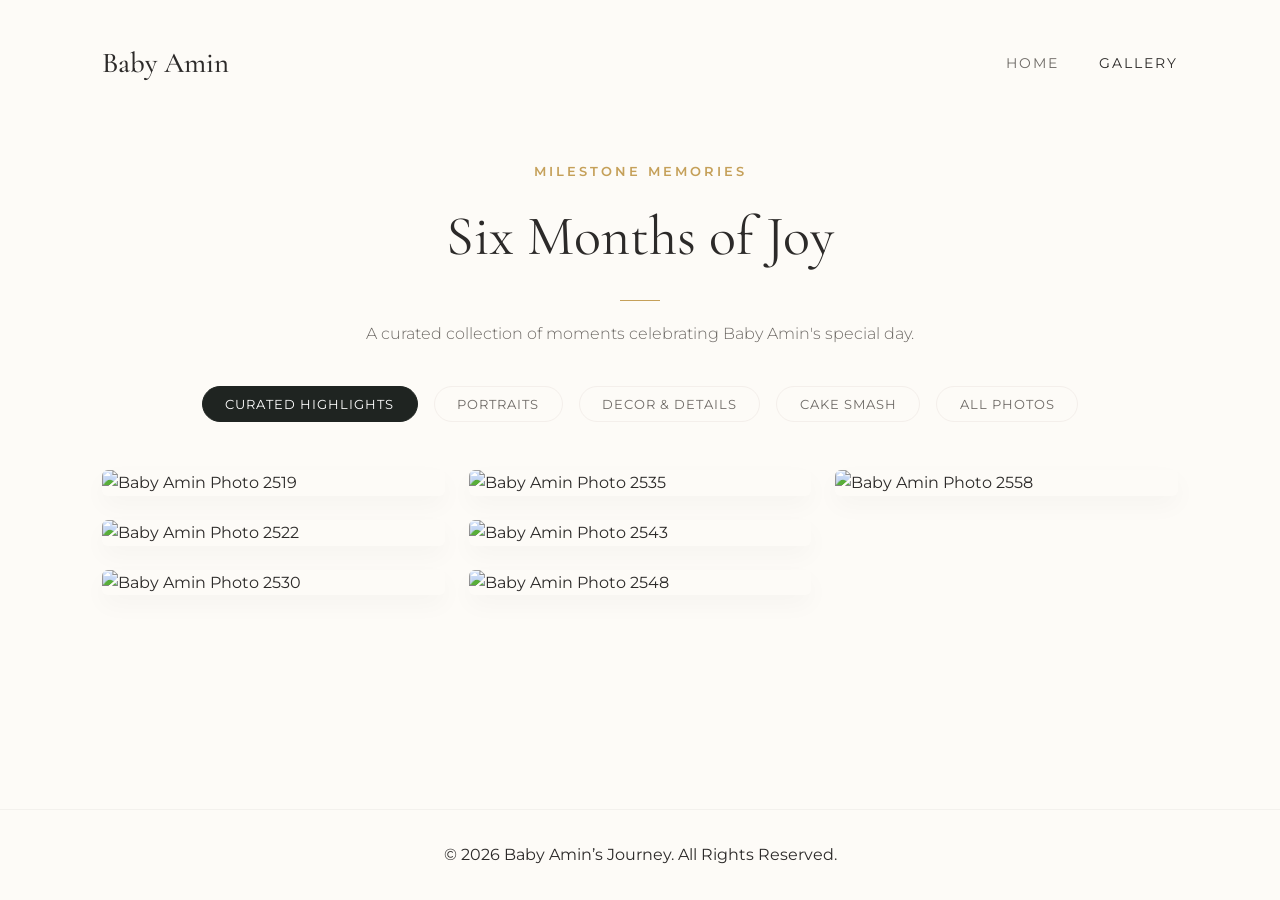
==== gallery.html @ 9c858678 "Update gallery.html" ====
<!DOCTYPE html>
<html lang="en">
<head>
    <meta charset="UTF-8">
    <meta name="viewport" content="width=device-width, initial-scale=1.0">
    <title>Baby Amin | Photo Gallery</title>
    <!-- Fonts matching the Landing Page -->
    <link rel="preconnect" href="https://fonts.googleapis.com">
    <link rel="preconnect" href="https://fonts.gstatic.com" crossorigin>
    <link href="https://fonts.googleapis.com/css2?family=Cormorant+Garamond:ital,wght@0,400;0,500;0,600;1,400&family=Montserrat:wght@300;400;500;600&display=swap" rel="stylesheet">
    <link rel="stylesheet" href="gallery.css">
</head>
<body>

    <div class="page-container">
        <!-- Header / Navigation -->
        <header class="navbar">
            <div class="logo">
                <a href="index.html">Baby Amin</a>
            </div>
            <nav>
                <ul class="nav-links">
                    <li><a href="index.html">Home</a></li>
                    <li><a href="gallery.html" class="active">Gallery</a></li>
                </ul>
            </nav>
        </header>

        <!-- Gallery Header Title -->
        <section class="gallery-hero">
            <span class="subheading">Milestone Memories</span>
            <h1 class="main-heading">Six Months of Joy</h1>
            <div class="divider"></div>
            <p class="tagline">A curated collection of moments celebrating Baby Amin's special day.</p>
            
            <!-- Category Filter Buttons -->
            <div class="filter-bar">
                <button class="filter-btn active" onclick="filterGallery('curated', this)">Curated Highlights</button>
                <button class="filter-btn" onclick="filterGallery('portraits', this)">Portraits</button>
                <button class="filter-btn" onclick="filterGallery('decor', this)">Decor & Details</button>
                <button class="filter-btn" onclick="filterGallery('celebration', this)">Cake Smash</button>
                <button class="filter-btn" onclick="filterGallery('all', this)">All Photos</button>
            </div>
        </section>

        <!-- Gallery Masonry Container -->
        <main class="gallery-container">
            <div class="masonry-grid" id="galleryGrid">
                <!-- Dynamically populated by JavaScript below -->
            </div>

            <!-- Elegant Load More Button -->
            <div class="load-more-wrapper">
                <button id="loadMoreBtn" class="btn-load-more" onclick="showNextBatch()">Discover More Moments</button>
            </div>
        </main>

        <!-- Lightbox Modal for Large Image View -->
        <div id="lightbox" class="lightbox" onclick="closeLightbox()">
            <span class="close-btn">&times;</span>
            <img class="lightbox-content" id="lightboxImg" alt="Full screen preview">
        </div>

        <!-- Footer -->
        <footer class="site-footer">
            <p class="copyright">&copy; 2026 Baby Amin’s Journey. All Rights Reserved.</p>
        </footer>
    </div>

    <!-- Script to Generate All Photos with Controlled Pagination -->
    <script>
        const startNum = 2516;
        const endNum = 2565;
        
        // Define sequence logic for categories
        const decorPhotos = [2516, 2517, 2518, 2524, 2525, 2526, 2527, 2528, 2538, 2539, 2540, 2541, 2556, 2557, 2558, 2559, 2560, 2561, 2562, 2563];
        const celebrationPhotos = [2542, 2543, 2544, 2545, 2546, 2547, 2548, 2549, 2550, 2551, 2552, 2553, 2554, 2555];
        const curatedPhotos = [2519, 2522, 2530, 2535, 2543, 2548, 2558];

        const galleryGrid = document.getElementById('galleryGrid');
        const itemsPerPage = 9;
        let currentCategory = 'curated';

        // Dynamically build image grid items
        for (let i = startNum; i <= endNum; i++) {
            const imgName = `IMG_${i}.jpg`;
            const imgPath = `./images/${imgName}`;
            
            // Assign class categories
            let categories = [];
            if (curatedPhotos.includes(i)) categories.push('curated');
            if (decorPhotos.includes(i)) {
                categories.push('decor');
            } else if (celebrationPhotos.includes(i)) {
                categories.push('celebration');
            } else {
                categories.push('portraits');
            }

            const itemDiv = document.createElement('div');
            itemDiv.className = `gallery-item ${categories.join(' ')}`;
            itemDiv.style.display = 'none'; // Hidden by default for pagination
            itemDiv.onclick = () => openLightbox(imgPath);

            itemDiv.innerHTML = `
                <img src="${imgPath}" alt="Baby Amin Photo ${i}" loading="lazy">
                <div class="item-overlay"><span>View Full Screen</span></div>
            `;

            galleryGrid.appendChild(itemDiv);
        }

        // Show next batch of items based on active category
        function showNextBatch() {
            const items = Array.from(document.querySelectorAll('.gallery-item'));
            let revealed = 0;

            for (let item of items) {
                const isMatch = (currentCategory === 'all' || item.classList.contains(currentCategory));
                if (isMatch && item.style.display === 'none') {
                    item.style.display = 'block';
                    revealed++;
                    if (revealed >= itemsPerPage) break;
                }
            }

            // Toggle "Discover More" button visibility
            const hiddenMatches = items.filter(item => 
                (currentCategory === 'all' || item.classList.contains(currentCategory)) && item.style.display === 'none'
            );
            document.getElementById('loadMoreBtn').style.display = hiddenMatches.length > 0 ? 'inline-block' : 'none';
        }

        // Filter Gallery function
        function filterGallery(category, buttonEl) {
            currentCategory = category;
            const items = document.querySelectorAll('.gallery-item');
            const buttons = document.querySelectorAll('.filter-btn');

            buttons.forEach(btn => btn.classList.remove('active'));
            if (buttonEl) buttonEl.classList.add('active');

            // Hide all and reveal first batch of selected category
            items.forEach(item => item.style.display = 'none');
            showNextBatch();
        }

        // Lightbox functions
        function openLightbox(src) {
            document.getElementById('lightbox').style.display = 'flex';
            document.getElementById('lightboxImg').src = src;
        }

        function closeLightbox() {
            document.getElementById('lightbox').style.display = 'none';
        }

        // Initial view setup
        showNextBatch();
    </script>
</body>
</html>
---- gallery.css ----
/* ==========================================================================
   Base & Variables (Matching Landing Page)
   ========================================================================== */
*, *::before, *::after {
    margin: 0;
    padding: 0;
    box-sizing: border-box;
}

:root {
    --bg-primary: #FDFBF7;
    --bg-secondary: #F4EFEB;
    --text-primary: #2C2A29;
    --text-secondary: #6E6A66;
    --accent-gold: #C5A059;
    --accent-dark: #1F2421;
    --font-serif: 'Cormorant Garamond', Georgia, serif;
    --font-sans: 'Montserrat', sans-serif;
    --transition-smooth: all 0.4s cubic-bezier(0.25, 1, 0.5, 1);
}

body {
    background-color: var(--bg-primary);
    color: var(--text-primary);
    font-family: var(--font-sans);
    line-height: 1.6;
}

.page-container {
    display: flex;
    flex-direction: column;
    min-height: 100vh;
}

/* ==========================================================================
   Navigation Header
   ========================================================================== */
.navbar {
    display: flex;
    justify-content: space-between;
    align-items: center;
    padding: 2.5rem 8%;
}

.logo a {
    font-family: var(--font-serif);
    font-size: 1.8rem;
    font-weight: 500;
    color: var(--text-primary);
    text-decoration: none;
}

.nav-links {
    display: flex;
    list-style: none;
    gap: 2.5rem;
}

.nav-links a {
    text-decoration: none;
    color: var(--text-secondary);
    font-size: 0.85rem;
    letter-spacing: 2px;
    text-transform: uppercase;
    transition: var(--transition-smooth);
}

.nav-links a.active, .nav-links a:hover {
    color: var(--text-primary);
}

/* ==========================================================================
   Gallery Header & Filter
   ========================================================================== */
.gallery-hero {
    text-align: center;
    padding: 2rem 8% 3rem;
}

.subheading {
    font-size: 0.8rem;
    font-weight: 600;
    letter-spacing: 3px;
    text-transform: uppercase;
    color: var(--accent-gold);
}

.main-heading {
    font-family: var(--font-serif);
    font-size: 3.5rem;
    font-weight: 400;
    margin-top: 0.5rem;
}

.divider {
    width: 40px;
    height: 1px;
    background-color: var(--accent-gold);
    margin: 1.2rem auto;
}

.tagline {
    font-size: 1rem;
    color: var(--text-secondary);
    font-weight: 300;
}

.filter-bar {
    display: flex;
    justify-content: center;
    gap: 1rem;
    margin-top: 2.5rem;
}

.filter-btn {
    background: transparent;
    border: 1px solid var(--bg-secondary);
    padding: 0.6rem 1.4rem;
    border-radius: 20px;
    font-family: var(--font-sans);
    font-size: 0.8rem;
    letter-spacing: 1px;
    text-transform: uppercase;
    color: var(--text-secondary);
    cursor: pointer;
    transition: var(--transition-smooth);
}

.filter-btn:hover, .filter-btn.active {
    background-color: var(--accent-dark);
    color: #FFFFFF;
    border-color: var(--accent-dark);
}

/* ==========================================================================
   Masonry Grid Layout
   ========================================================================== */
.gallery-container {
    padding: 0 8% 5rem;
    flex: 1;
}

.masonry-grid {
    column-count: 3;
    column-gap: 1.5rem;
}

.gallery-item {
    break-inside: avoid;
    margin-bottom: 1.5rem;
    position: relative;
    border-radius: 6px;
    overflow: hidden;
    cursor: pointer;
    box-shadow: 0 10px 25px rgba(0,0,0,0.03);
}

.gallery-item img {
    width: 100%;
    display: block;
    height: auto;
    transition: transform 0.6s ease;
}

.item-overlay {
    position: absolute;
    top: 0;
    left: 0;
    width: 100%;
    height: 100%;
    background: rgba(31, 36, 33, 0.35);
    display: flex;
    align-items: center;
    justify-content: center;
    opacity: 0;
    transition: opacity 0.4s ease;
}

.item-overlay span {
    color: #FFFFFF;
    font-size: 0.75rem;
    letter-spacing: 2px;
    text-transform: uppercase;
    border-bottom: 1px solid var(--accent-gold);
    padding-bottom: 2px;
}

.gallery-item:hover img {
    transform: scale(1.04);
}

.gallery-item:hover .item-overlay {
    opacity: 1;
}

/* ==========================================================================
   Lightbox Modal
   ========================================================================== */
.lightbox {
    display: none;
    position: fixed;
    top: 0;
    left: 0;
    width: 100%;
    height: 100%;
    background: rgba(15, 15, 15, 0.92);
    z-index: 1000;
    justify-content: center;
    align-items: center;
}

.lightbox-content {
    max-width: 85%;
    max-height: 85vh;
    border-radius: 4px;
    box-shadow: 0 20px 50px rgba(0,0,0,0.5);
}

.close-btn {
    position: absolute;
    top: 30px;
    right: 40px;
    color: #FFFFFF;
    font-size: 2.5rem;
    font-weight: 300;
    cursor: pointer;
}

/* ==========================================================================
   Load More / Pagination Button
   ========================================================================== */
.load-more-wrapper {
    text-align: center;
    margin: 3rem 0 2rem;
}

.btn-load-more {
    background: transparent;
    border: 1px solid var(--accent-gold);
    color: var(--text-primary);
    padding: 0.85rem 2.2rem;
    font-family: var(--font-sans);
    font-size: 0.8rem;
    letter-spacing: 2px;
    text-transform: uppercase;
    cursor: pointer;
    border-radius: 4px;
    transition: var(--transition-smooth);
}

.btn-load-more:hover {
    background-color: var(--accent-dark);
    color: #FFFFFF;
    border-color: var(--accent-dark);
    box-shadow: 0 10px 20px rgba(0, 0, 0, 0.08);
}

/* ==========================================================================
   Responsive Design
   ========================================================================== */
@media (max-width: 900px) {
    .masonry-grid {
        column-count: 2;
    }
    .main-heading {
        font-size: 2.5rem;
    }
}

@media (max-width: 600px) {
    .masonry-grid {
        column-count: 1;
    }
    .filter-bar {
        flex-direction: column;
        align-items: center;
    }
    
    /* Responsive adjustment for Load More button on mobile */
    .btn-load-more {
        width: 100%;
        max-width: 280px;
        padding: 0.8rem 1.5rem;
    }
}

.site-footer {
    padding: 2rem 8%;
    text-align: center;
    border-top: 1px solid rgba(0, 0, 0, 0.04);
}
.footer-content .copyright {
    font-size: 0.8rem;
    color: var(--text-secondary);
}
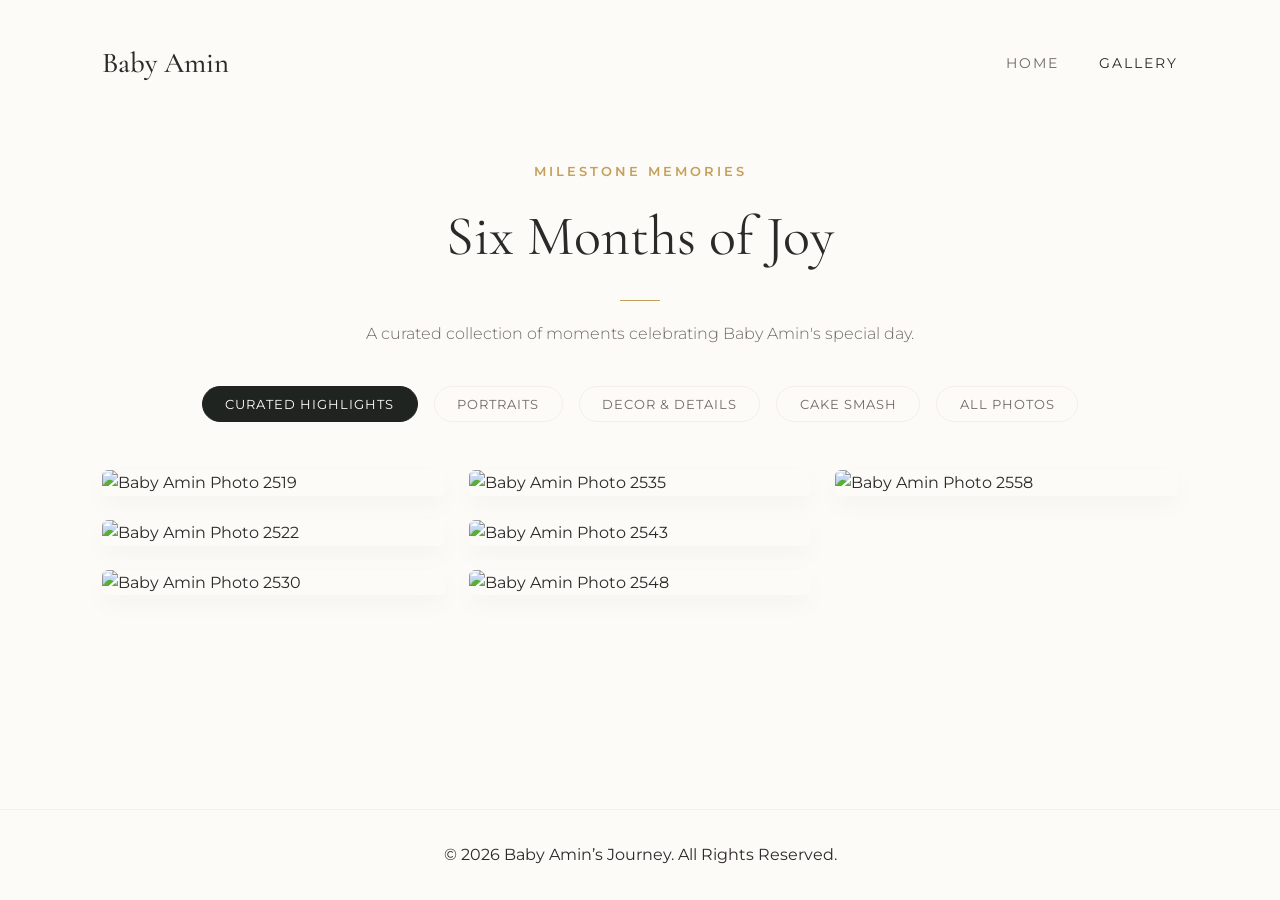
==== commit 4cad6af5: "Update gallery.html" ====
--- a/gallery.html
+++ b/gallery.html
@@ -84,7 +84,7 @@
         // Dynamically build image grid items
         for (let i = startNum; i <= endNum; i++) {
             const imgName = `IMG_${i}.jpg`;
-            const imgPath = `./images/${imgName}`;
+            const imgPath = `/images/${imgName}`;
             
             // Assign class categories
             let categories = [];
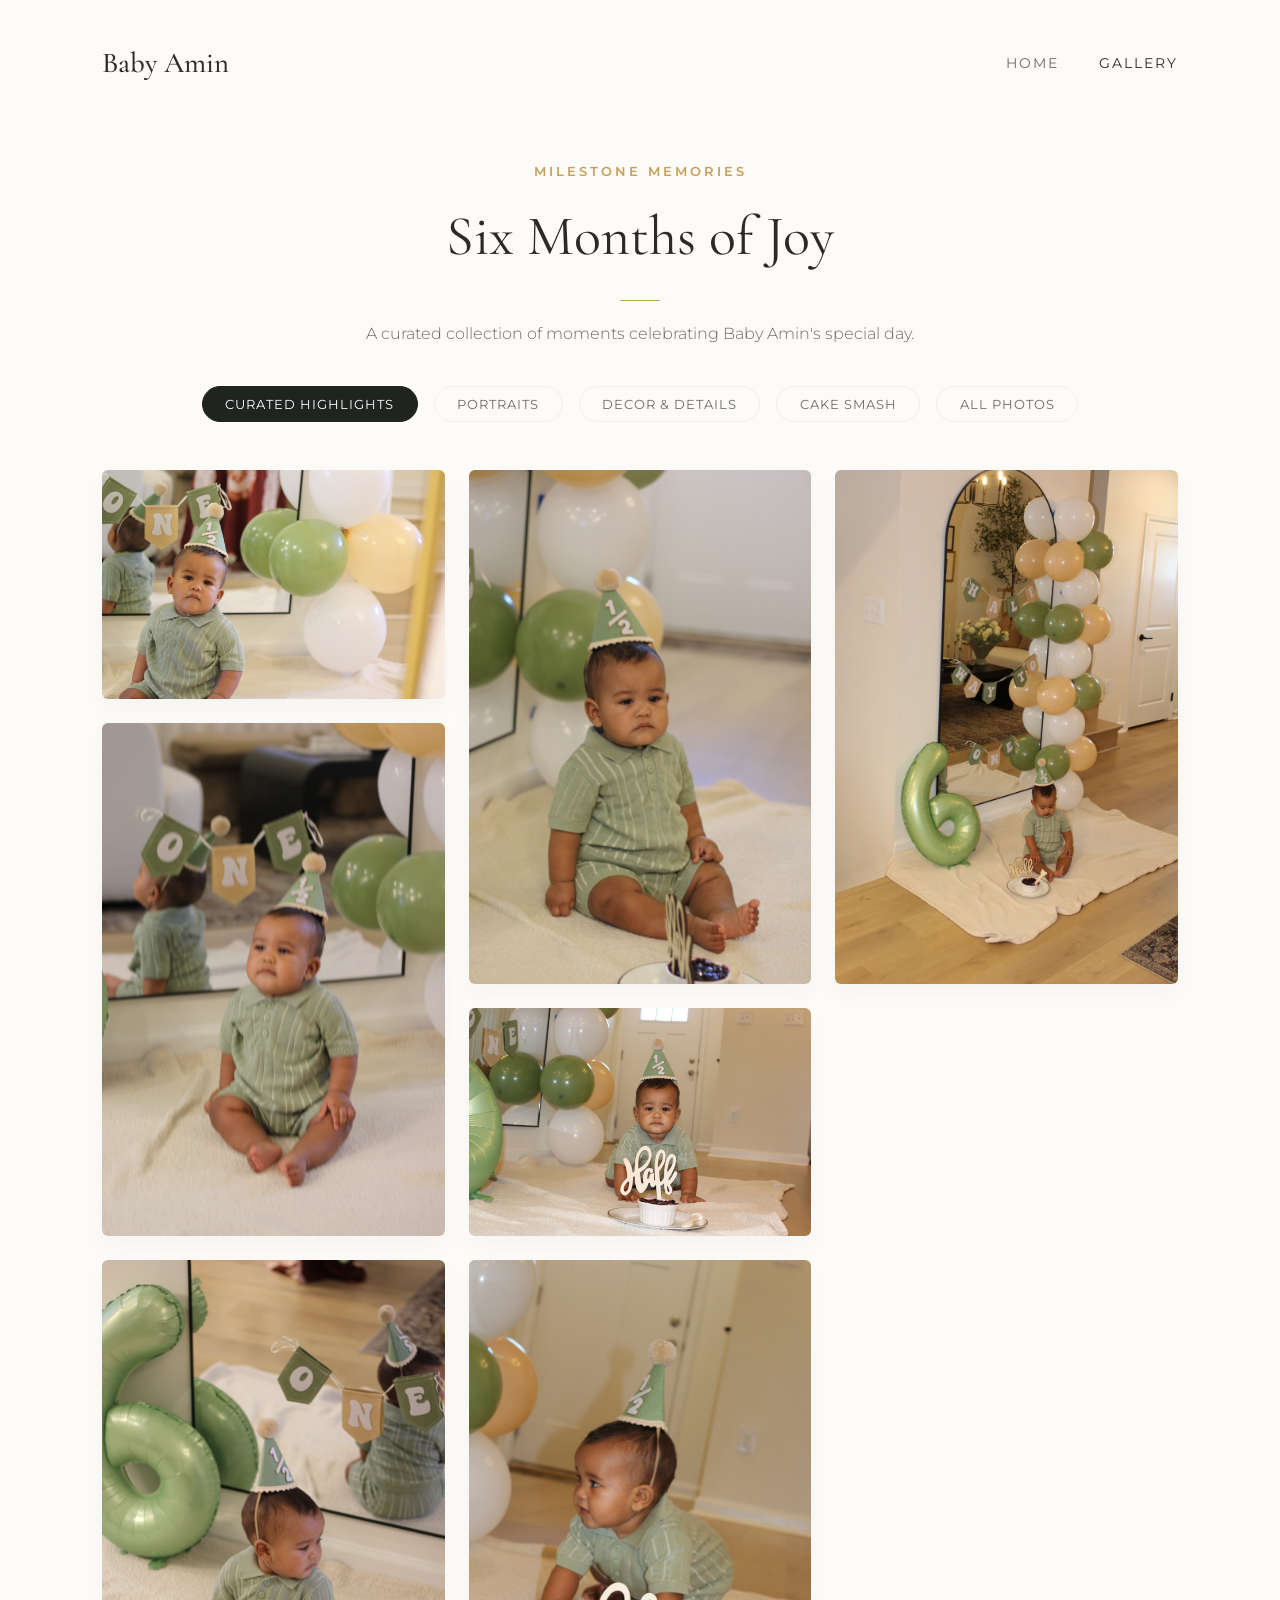
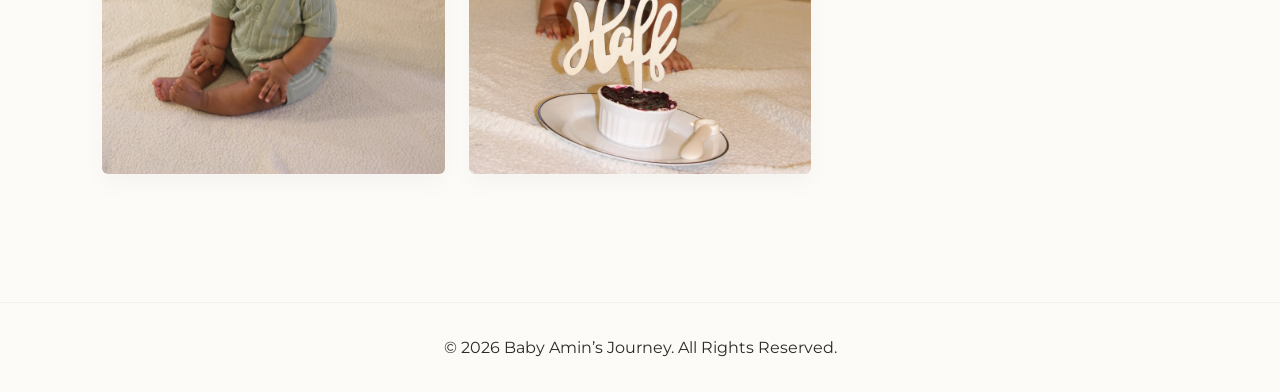
==== commit 8d7cd842: "Update gallery.html" ====
--- a/gallery.html
+++ b/gallery.html
@@ -82,33 +82,36 @@
         let currentCategory = 'curated';
 
         // Dynamically build image grid items
-        for (let i = startNum; i <= endNum; i++) {
-            const imgName = `IMG_${i}.jpg`;
-            const imgPath = `/images/${imgName}`;
-            
-            // Assign class categories
-            let categories = [];
-            if (curatedPhotos.includes(i)) categories.push('curated');
-            if (decorPhotos.includes(i)) {
-                categories.push('decor');
-            } else if (celebrationPhotos.includes(i)) {
-                categories.push('celebration');
-            } else {
-                categories.push('portraits');
-            }
+       // Dynamically build image grid items
+for (let i = startNum; i <= endNum; i++) {
+    // Note: Check if your files inside the 'images' folder are .JPG or .jpg
+    // If your files end in uppercase .JPG, change '.jpg' below to '.JPG'
+    const imgName = `IMG_${i}.jpg`; 
+    const imgPath = `images/${imgName}`;
+    
+    // Assign class categories
+    let categories = [];
+    if (curatedPhotos.includes(i)) categories.push('curated');
+    if (decorPhotos.includes(i)) {
+        categories.push('decor');
+    } else if (celebrationPhotos.includes(i)) {
+        categories.push('celebration');
+    } else {
+        categories.push('portraits');
+    }
 
-            const itemDiv = document.createElement('div');
-            itemDiv.className = `gallery-item ${categories.join(' ')}`;
-            itemDiv.style.display = 'none'; // Hidden by default for pagination
-            itemDiv.onclick = () => openLightbox(imgPath);
+    const itemDiv = document.createElement('div');
+    itemDiv.className = `gallery-item ${categories.join(' ')}`;
+    itemDiv.style.display = 'none'; // Hidden by default for pagination
+    itemDiv.onclick = () => openLightbox(imgPath);
 
-            itemDiv.innerHTML = `
-                <img src="${imgPath}" alt="Baby Amin Photo ${i}" loading="lazy">
-                <div class="item-overlay"><span>View Full Screen</span></div>
-            `;
+    itemDiv.innerHTML = `
+        <img src="${imgPath}" alt="Baby Amin Photo ${i}" loading="lazy" onerror="this.src='images/IMG_${i}.JPG'">
+        <div class="item-overlay"><span>View Full Screen</span></div>
+    `;
 
-            galleryGrid.appendChild(itemDiv);
-        }
+    galleryGrid.appendChild(itemDiv);
+}
 
         // Show next batch of items based on active category
         function showNextBatch() {
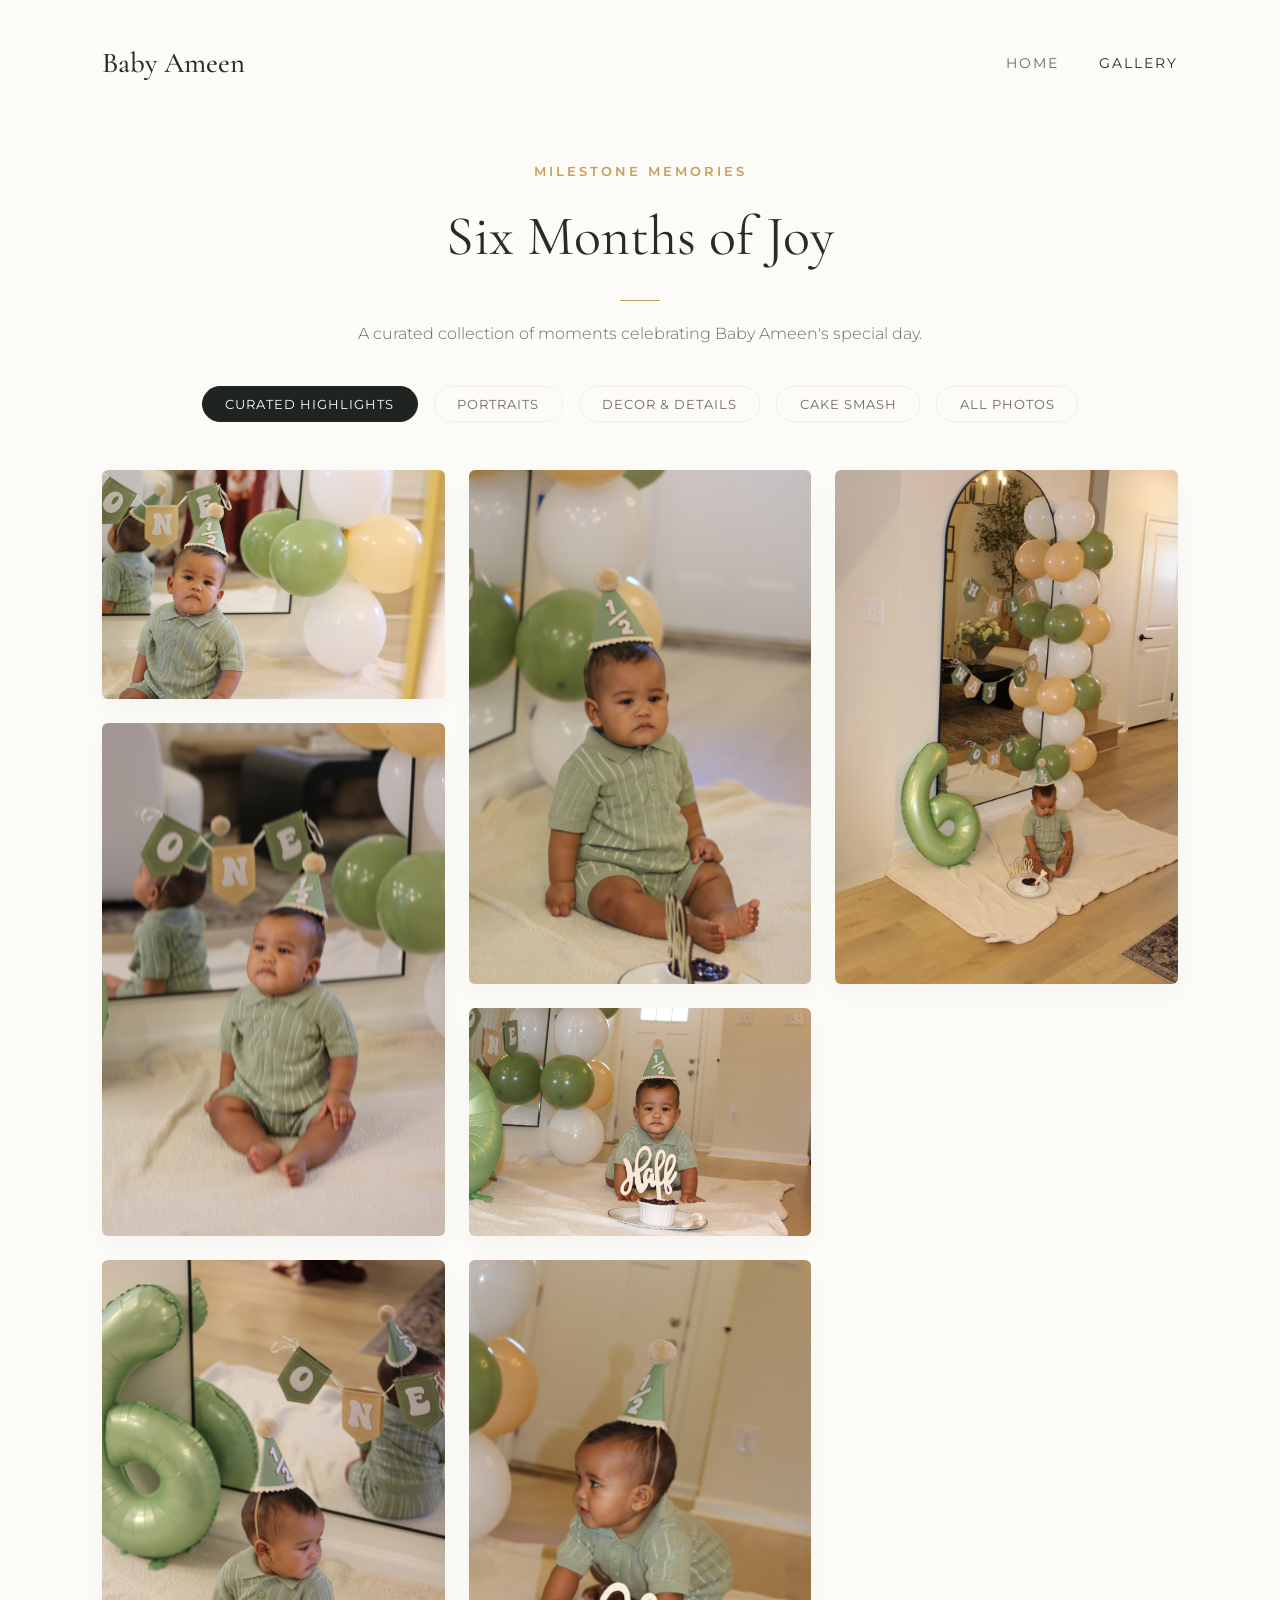
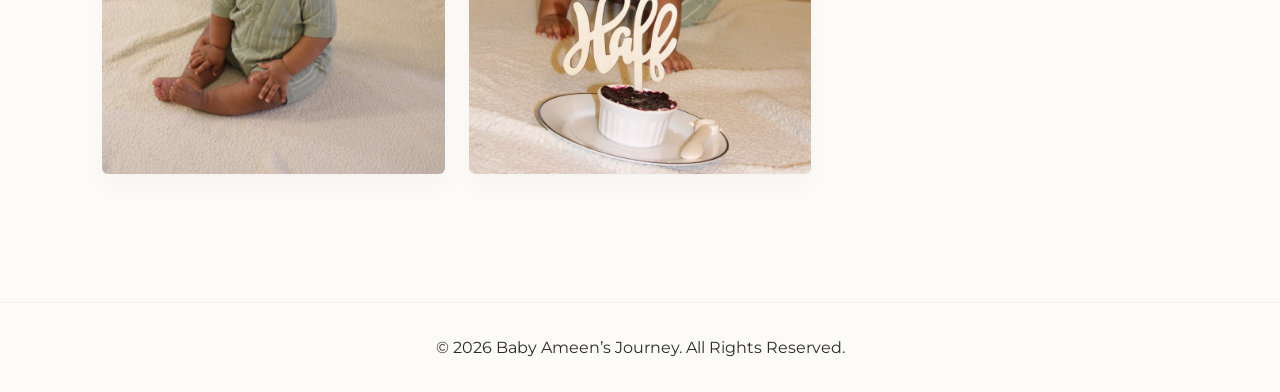
==== commit b28612ae: "Update gallery.html" ====
--- a/gallery.html
+++ b/gallery.html
@@ -3,7 +3,7 @@
 <head>
     <meta charset="UTF-8">
     <meta name="viewport" content="width=device-width, initial-scale=1.0">
-    <title>Baby Amin | Photo Gallery</title>
+    <title>Baby Ameen | Photo Gallery</title>
     <!-- Fonts matching the Landing Page -->
     <link rel="preconnect" href="https://fonts.googleapis.com">
     <link rel="preconnect" href="https://fonts.gstatic.com" crossorigin>
@@ -16,7 +16,7 @@
         <!-- Header / Navigation -->
         <header class="navbar">
             <div class="logo">
-                <a href="index.html">Baby Amin</a>
+                <a href="index.html">Baby Ameen</a>
             </div>
             <nav>
                 <ul class="nav-links">
@@ -31,7 +31,7 @@
             <span class="subheading">Milestone Memories</span>
             <h1 class="main-heading">Six Months of Joy</h1>
             <div class="divider"></div>
-            <p class="tagline">A curated collection of moments celebrating Baby Amin's special day.</p>
+            <p class="tagline">A curated collection of moments celebrating Baby Ameen's special day.</p>
             
             <!-- Category Filter Buttons -->
             <div class="filter-bar">
@@ -63,7 +63,7 @@
 
         <!-- Footer -->
         <footer class="site-footer">
-            <p class="copyright">&copy; 2026 Baby Amin’s Journey. All Rights Reserved.</p>
+            <p class="copyright">&copy; 2026 Baby Ameen’s Journey. All Rights Reserved.</p>
         </footer>
     </div>
 
@@ -106,7 +106,7 @@
     itemDiv.onclick = () => openLightbox(imgPath);
 
     itemDiv.innerHTML = `
-        <img src="${imgPath}" alt="Baby Amin Photo ${i}" loading="lazy" onerror="this.src='images/IMG_${i}.JPG'">
+        <img src="${imgPath}" alt="Baby Ameen Photo ${i}" loading="lazy" onerror="this.src='images/IMG_${i}.JPG'">
         <div class="item-overlay"><span>View Full Screen</span></div>
     `;
 
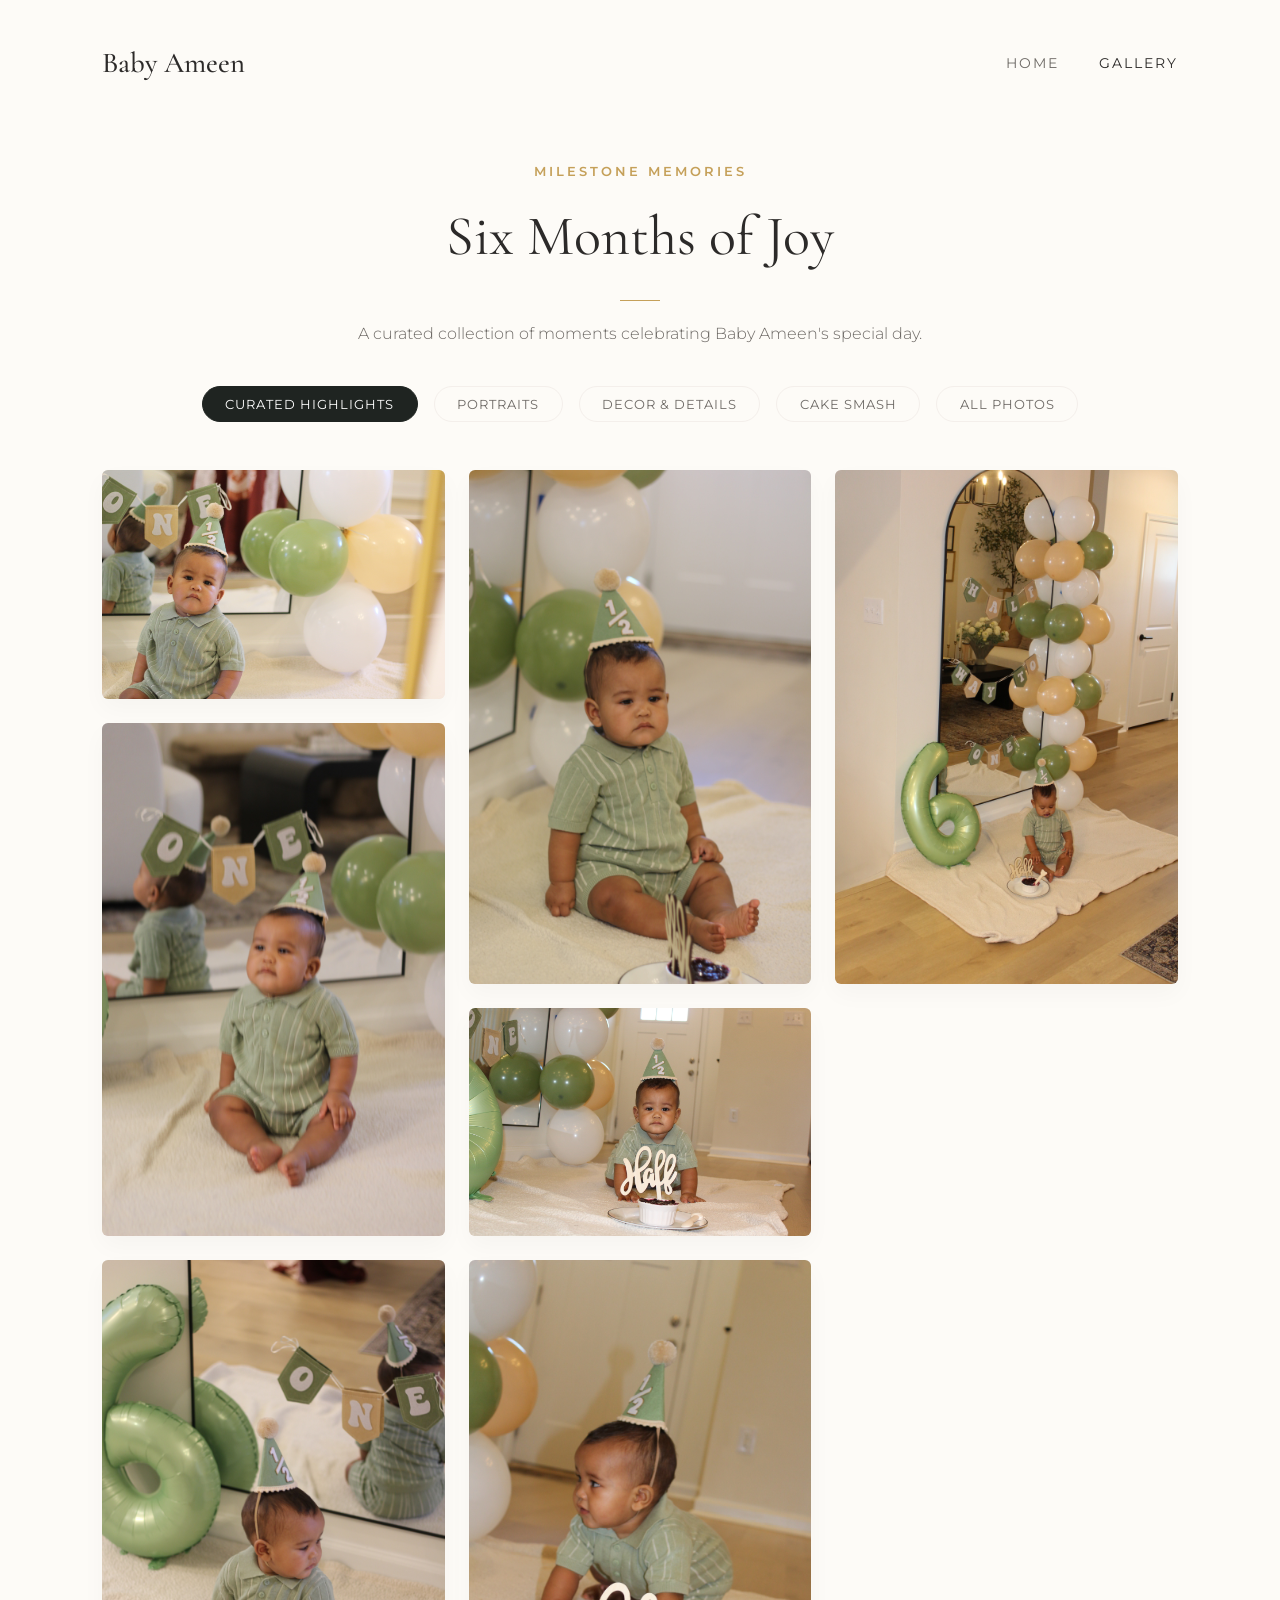
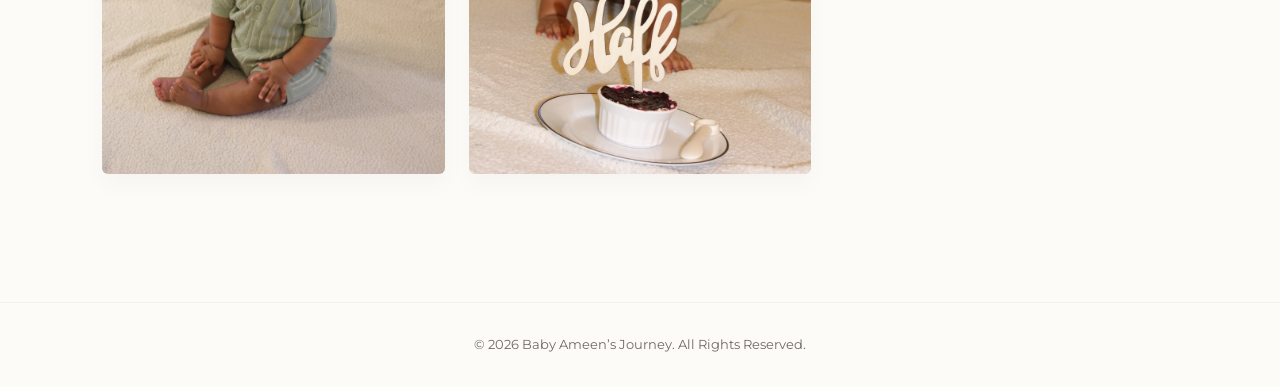
==== commit e4d11eb8: "Update gallery.html" ====
--- a/gallery.html
+++ b/gallery.html
@@ -149,14 +149,27 @@
         }
 
         // Lightbox functions
-        function openLightbox(src) {
-            document.getElementById('lightbox').style.display = 'flex';
-            document.getElementById('lightboxImg').src = src;
+   // Updated Lightbox Functions
+function openLightbox(src) {
+    const lightbox = document.getElementById('lightbox');
+    const lightboxImg = document.getElementById('lightboxImg');
+    
+    lightbox.style.display = 'flex';
+    lightboxImg.src = src;
+
+    // Fallback to uppercase .JPG if lowercase .jpg fails to load in the lightbox
+    lightboxImg.onerror = function() {
+        if (this.src.endsWith('.jpg')) {
+            this.src = this.src.replace(/\.jpg$/, '.JPG');
+        } else if (this.src.endsWith('.JPG')) {
+            this.src = this.src.replace(/\.JPG$/, '.jpg');
         }
+    };
+}
 
-        function closeLightbox() {
-            document.getElementById('lightbox').style.display = 'none';
-        }
+function closeLightbox() {
+    document.getElementById('lightbox').style.display = 'none';
+}
 
         // Initial view setup
         showNextBatch();
--- a/gallery.css
+++ b/gallery.css
@@ -108,6 +108,7 @@
 .filter-bar {
     display: flex;
     justify-content: center;
+    flex-wrap: wrap;
     gap: 1rem;
     margin-top: 2.5rem;
 }
@@ -133,7 +134,7 @@
 }
 
 /* ==========================================================================
-   Masonry Grid Layout
+   Masonry Grid Layout & Hover Overlay
    ========================================================================== */
 .gallery-container {
     padding: 0 8% 5rem;
@@ -153,6 +154,7 @@
     overflow: hidden;
     cursor: pointer;
     box-shadow: 0 10px 25px rgba(0,0,0,0.03);
+    background-color: var(--bg-secondary);
 }
 
 .gallery-item img {
@@ -168,7 +170,7 @@
     left: 0;
     width: 100%;
     height: 100%;
-    background: rgba(31, 36, 33, 0.35);
+    background: rgba(31, 36, 33, 0.45);
     display: flex;
     align-items: center;
     justify-content: center;
@@ -191,6 +193,35 @@
 
 .gallery-item:hover .item-overlay {
     opacity: 1;
+}
+
+/* ==========================================================================
+   Load More / Pagination Button
+   ========================================================================== */
+.load-more-wrapper {
+    text-align: center;
+    margin: 3rem 0 2rem;
+}
+
+.btn-load-more {
+    background: transparent;
+    border: 1px solid var(--accent-gold);
+    color: var(--text-primary);
+    padding: 0.85rem 2.2rem;
+    font-family: var(--font-sans);
+    font-size: 0.8rem;
+    letter-spacing: 2px;
+    text-transform: uppercase;
+    cursor: pointer;
+    border-radius: 4px;
+    transition: var(--transition-smooth);
+}
+
+.btn-load-more:hover {
+    background-color: var(--accent-dark);
+    color: #FFFFFF;
+    border-color: var(--accent-dark);
+    box-shadow: 0 10px 20px rgba(0, 0, 0, 0.08);
 }
 
 /* ==========================================================================
@@ -227,32 +258,17 @@
 }
 
 /* ==========================================================================
-   Load More / Pagination Button
-   ========================================================================== */
-.load-more-wrapper {
+   Footer
+   ========================================================================== */
+.site-footer {
+    padding: 2rem 8%;
     text-align: center;
-    margin: 3rem 0 2rem;
-}
-
-.btn-load-more {
-    background: transparent;
-    border: 1px solid var(--accent-gold);
-    color: var(--text-primary);
-    padding: 0.85rem 2.2rem;
-    font-family: var(--font-sans);
-    font-size: 0.8rem;
-    letter-spacing: 2px;
-    text-transform: uppercase;
-    cursor: pointer;
-    border-radius: 4px;
-    transition: var(--transition-smooth);
-}
-
-.btn-load-more:hover {
-    background-color: var(--accent-dark);
-    color: #FFFFFF;
-    border-color: var(--accent-dark);
-    box-shadow: 0 10px 20px rgba(0, 0, 0, 0.08);
+    border-top: 1px solid rgba(0, 0, 0, 0.04);
+}
+
+.site-footer .copyright {
+    font-size: 0.8rem;
+    color: var(--text-secondary);
 }
 
 /* ==========================================================================
@@ -275,21 +291,9 @@
         flex-direction: column;
         align-items: center;
     }
-    
-    /* Responsive adjustment for Load More button on mobile */
     .btn-load-more {
         width: 100%;
         max-width: 280px;
         padding: 0.8rem 1.5rem;
     }
 }
-
-.site-footer {
-    padding: 2rem 8%;
-    text-align: center;
-    border-top: 1px solid rgba(0, 0, 0, 0.04);
-}
-.footer-content .copyright {
-    font-size: 0.8rem;
-    color: var(--text-secondary);
-}
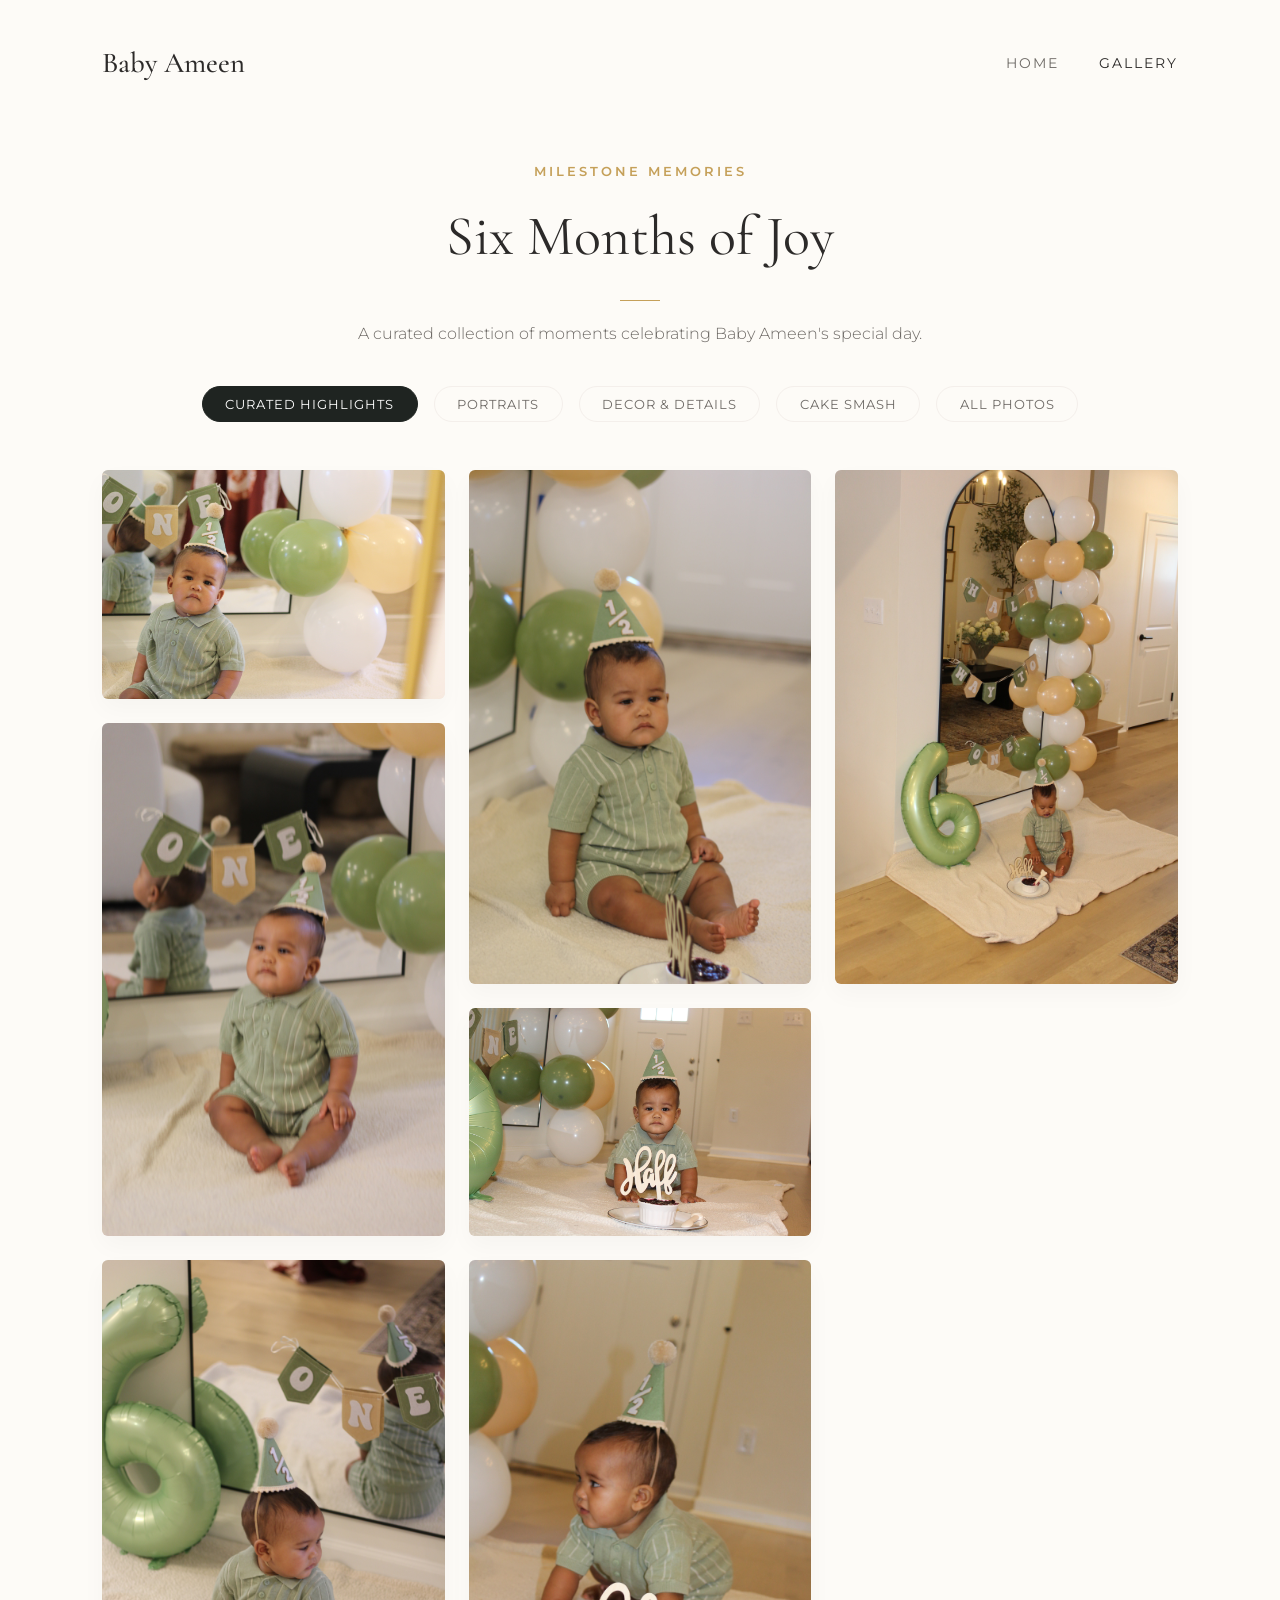
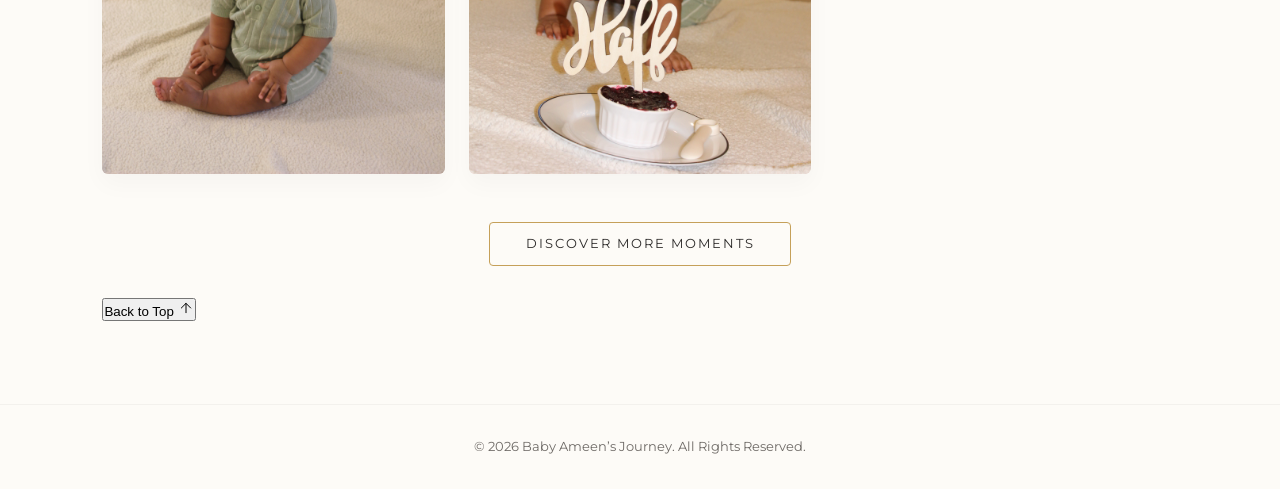
==== commit 1e671d0d: "Update gallery.html" ====
--- a/gallery.html
+++ b/gallery.html
@@ -53,6 +53,23 @@
             <div class="load-more-wrapper">
                 <button id="loadMoreBtn" class="btn-load-more" onclick="showNextBatch()">Discover More Moments</button>
             </div>
+
+            <!-- Elegant Load More Button -->
+            <div class="load-more-wrapper">
+                <button id="loadMoreBtn" class="btn-load-more" onclick="showNextBatch()">Discover More Moments</button>
+            </div>
+
+            <!-- Elegant Back to Top Button -->
+            <div class="back-to-top-wrapper" id="backToTopWrapper" style="display: none;">
+                <button class="btn-back-to-top" onclick="scrollToTop()">
+                    <span>Back to Top</span>
+                    <svg xmlns="http://www.w3.org/2000/svg" width="16" height="16" viewBox="0 0 24 24" fill="none" stroke="currentColor" stroke-width="1.5" stroke-linecap="round" stroke-linejoin="round">
+                        <line x1="12" y1="19" x2="12" y2="5"></line>
+                        <polyline points="5 12 12 5 19 12"></polyline>
+                    </svg>
+                </button>
+            </div>
+            
         </main>
 
         <!-- Lightbox Modal for Large Image View -->
@@ -173,6 +190,42 @@
 
         // Initial view setup
         showNextBatch();
+
+
+        // Show next batch of items based on active category
+function showNextBatch() {
+    const items = Array.from(document.querySelectorAll('.gallery-item'));
+    let revealed = 0;
+
+    for (let item of items) {
+        const isMatch = (currentCategory === 'all' || item.classList.contains(currentCategory));
+        if (isMatch && item.style.display === 'none') {
+            item.style.display = 'block';
+            revealed++;
+            if (revealed >= itemsPerPage) break;
+        }
+    }
+
+    // Toggle button visibilities
+    const hiddenMatches = items.filter(item => 
+        (currentCategory === 'all' || item.classList.contains(currentCategory)) && item.style.display === 'none'
+    );
+    
+    document.getElementById('loadMoreBtn').style.display = hiddenMatches.length > 0 ? 'inline-block' : 'none';
+    
+    // Show "Back to Top" if all items in this category are fully revealed
+    document.getElementById('backToTopWrapper').style.display = hiddenMatches.length === 0 ? 'block' : 'none';
+}
+
+// Smooth scroll to top function
+function scrollToTop() {
+    window.scrollTo({
+        top: 0,
+        behavior: 'smooth'
+    });
+}
     </script>
+
+    
 </body>
 </html>
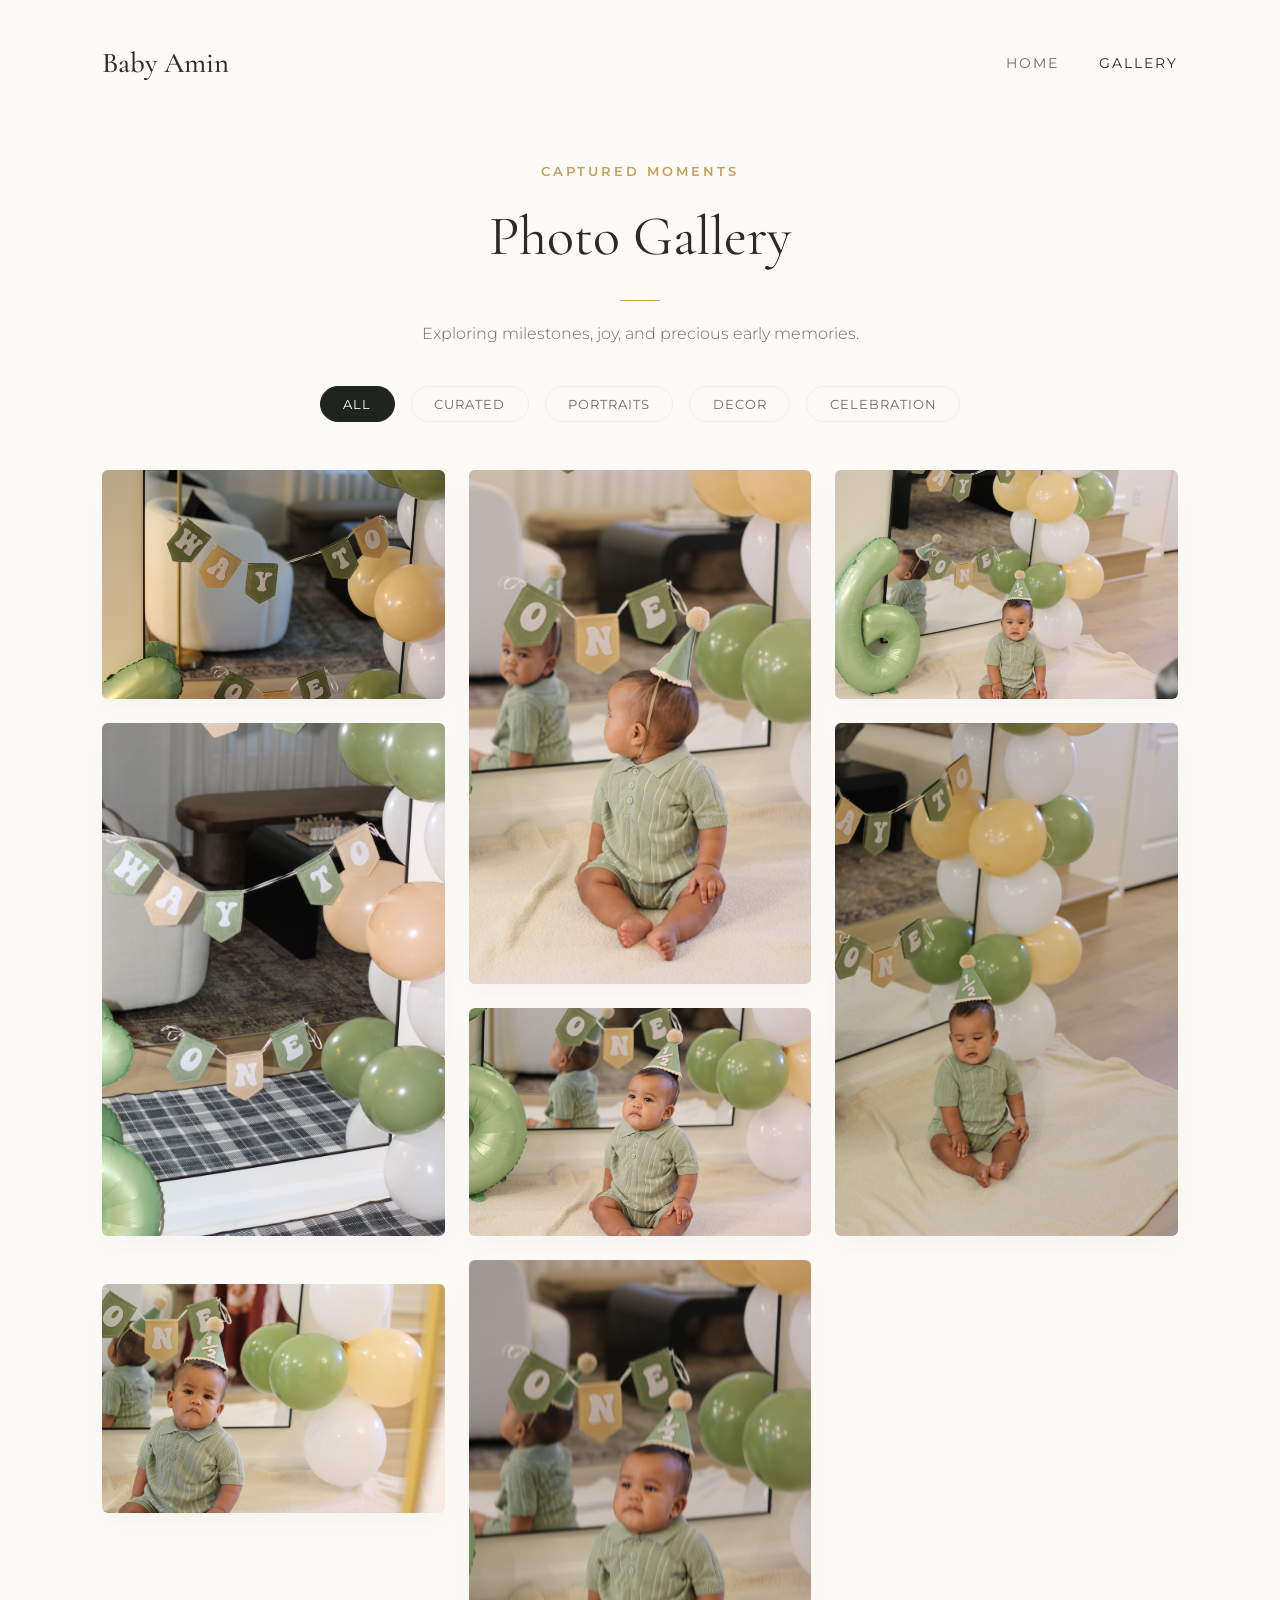
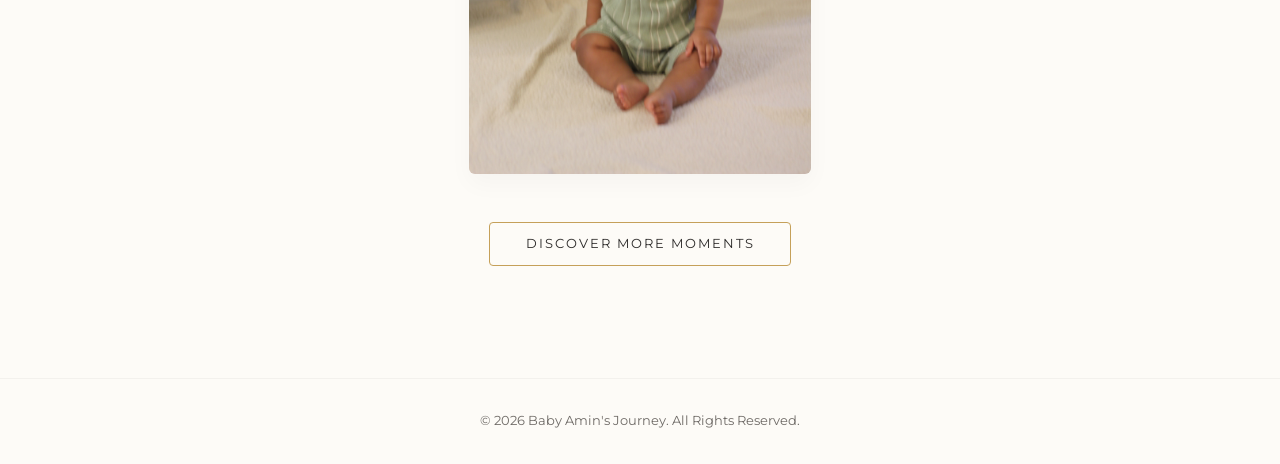
==== commit a11efd02: "Update gallery.html" ====
--- a/gallery.html
+++ b/gallery.html
@@ -3,20 +3,23 @@
 <head>
     <meta charset="UTF-8">
     <meta name="viewport" content="width=device-width, initial-scale=1.0">
-    <title>Baby Ameen | Photo Gallery</title>
-    <!-- Fonts matching the Landing Page -->
+    <title>Baby Amin | Photo Gallery</title>
+    
+    <!-- Google Fonts -->
     <link rel="preconnect" href="https://fonts.googleapis.com">
     <link rel="preconnect" href="https://fonts.gstatic.com" crossorigin>
     <link href="https://fonts.googleapis.com/css2?family=Cormorant+Garamond:ital,wght@0,400;0,500;0,600;1,400&family=Montserrat:wght@300;400;500;600&display=swap" rel="stylesheet">
+    
+    <!-- CSS Stylesheet -->
     <link rel="stylesheet" href="gallery.css">
 </head>
 <body>
 
     <div class="page-container">
-        <!-- Header / Navigation -->
+        <!-- Navigation Header -->
         <header class="navbar">
             <div class="logo">
-                <a href="index.html">Baby Ameen</a>
+                <a href="index.html">Baby Amin</a>
             </div>
             <nav>
                 <ul class="nav-links">
@@ -26,111 +29,107 @@
             </nav>
         </header>
 
-        <!-- Gallery Header Title -->
-        <section class="gallery-hero">
-            <span class="subheading">Milestone Memories</span>
-            <h1 class="main-heading">Six Months of Joy</h1>
+        <!-- Gallery Hero / Intro -->
+        <header class="gallery-hero">
+            <span class="subheading">Captured Moments</span>
+            <h1 class="main-heading">Photo Gallery</h1>
             <div class="divider"></div>
-            <p class="tagline">A curated collection of moments celebrating Baby Ameen's special day.</p>
-            
+            <p class="tagline">Exploring milestones, joy, and precious early memories.</p>
+
             <!-- Category Filter Buttons -->
             <div class="filter-bar">
-                <button class="filter-btn active" onclick="filterGallery('curated', this)">Curated Highlights</button>
-                <button class="filter-btn" onclick="filterGallery('portraits', this)">Portraits</button>
-                <button class="filter-btn" onclick="filterGallery('decor', this)">Decor & Details</button>
-                <button class="filter-btn" onclick="filterGallery('celebration', this)">Cake Smash</button>
-                <button class="filter-btn" onclick="filterGallery('all', this)">All Photos</button>
+                <button class="filter-btn active" onclick="filterGallery('all')">All</button>
+                <button class="filter-btn" onclick="filterGallery('curated')">Curated</button>
+                <button class="filter-btn" onclick="filterGallery('portraits')">Portraits</button>
+                <button class="filter-btn" onclick="filterGallery('decor')">Decor</button>
+                <button class="filter-btn" onclick="filterGallery('celebration')">Celebration</button>
             </div>
-        </section>
+        </header>
 
-        <!-- Gallery Masonry Container -->
+        <!-- Gallery Grid Container -->
         <main class="gallery-container">
             <div class="masonry-grid" id="galleryGrid">
-                <!-- Dynamically populated by JavaScript below -->
+                <!-- Dynamically populated by JavaScript -->
             </div>
 
-            <!-- Elegant Load More Button -->
+            <!-- Discover More Moments Button -->
             <div class="load-more-wrapper">
                 <button id="loadMoreBtn" class="btn-load-more" onclick="showNextBatch()">Discover More Moments</button>
             </div>
-
-            <!-- Elegant Load More Button -->
-            <div class="load-more-wrapper">
-                <button id="loadMoreBtn" class="btn-load-more" onclick="showNextBatch()">Discover More Moments</button>
-            </div>
-
-            <!-- Elegant Back to Top Button -->
-            <div class="back-to-top-wrapper" id="backToTopWrapper" style="display: none;">
-                <button class="btn-back-to-top" onclick="scrollToTop()">
-                    <span>Back to Top</span>
-                    <svg xmlns="http://www.w3.org/2000/svg" width="16" height="16" viewBox="0 0 24 24" fill="none" stroke="currentColor" stroke-width="1.5" stroke-linecap="round" stroke-linejoin="round">
-                        <line x1="12" y1="19" x2="12" y2="5"></line>
-                        <polyline points="5 12 12 5 19 12"></polyline>
-                    </svg>
-                </button>
-            </div>
-            
         </main>
 
-        <!-- Lightbox Modal for Large Image View -->
-        <div id="lightbox" class="lightbox" onclick="closeLightbox()">
+        <!-- Lightbox Modal -->
+        <div class="lightbox" id="lightbox" onclick="closeLightbox()">
             <span class="close-btn">&times;</span>
             <img class="lightbox-content" id="lightboxImg" alt="Full screen preview">
         </div>
 
         <!-- Footer -->
         <footer class="site-footer">
-            <p class="copyright">&copy; 2026 Baby Ameen’s Journey. All Rights Reserved.</p>
+            <p class="copyright">&copy; 2026 Baby Amin's Journey. All Rights Reserved.</p>
         </footer>
     </div>
 
-    <!-- Script to Generate All Photos with Controlled Pagination -->
+    <!-- JavaScript Logic -->
     <script>
         const startNum = 2516;
         const endNum = 2565;
-        
-        // Define sequence logic for categories
-        const decorPhotos = [2516, 2517, 2518, 2524, 2525, 2526, 2527, 2528, 2538, 2539, 2540, 2541, 2556, 2557, 2558, 2559, 2560, 2561, 2562, 2563];
-        const celebrationPhotos = [2542, 2543, 2544, 2545, 2546, 2547, 2548, 2549, 2550, 2551, 2552, 2553, 2554, 2555];
-        const curatedPhotos = [2519, 2522, 2530, 2535, 2543, 2548, 2558];
+        const itemsPerPage = 9;
+        let currentCategory = 'all';
+
+        // Categorization sequence definitions
+        const curatedPhotos = [2516, 2518, 2520, 2525, 2530, 2535, 2540, 2545, 2550, 2555, 2560, 2565];
+        const decorPhotos = [2521, 2522, 2523, 2524, 2526, 2527];
+        const celebrationPhotos = [2528, 2529, 2531, 2532, 2533, 2534];
 
         const galleryGrid = document.getElementById('galleryGrid');
-        const itemsPerPage = 9;
-        let currentCategory = 'curated';
 
-        // Dynamically build image grid items
-       // Dynamically build image grid items
-for (let i = startNum; i <= endNum; i++) {
-    // Note: Check if your files inside the 'images' folder are .JPG or .jpg
-    // If your files end in uppercase .JPG, change '.jpg' below to '.JPG'
-    const imgName = `IMG_${i}.jpg`; 
-    const imgPath = `images/${imgName}`;
-    
-    // Assign class categories
-    let categories = [];
-    if (curatedPhotos.includes(i)) categories.push('curated');
-    if (decorPhotos.includes(i)) {
-        categories.push('decor');
-    } else if (celebrationPhotos.includes(i)) {
-        categories.push('celebration');
-    } else {
-        categories.push('portraits');
-    }
+        // Dynamically build gallery grid items
+        for (let i = startNum; i <= endNum; i++) {
+            const imgName = `IMG_${i}.jpg`; 
+            const imgPath = `images/${imgName}`;
+            
+            let categories = [];
+            if (curatedPhotos.includes(i)) categories.push('curated');
+            if (decorPhotos.includes(i)) {
+                categories.push('decor');
+            } else if (celebrationPhotos.includes(i)) {
+                categories.push('celebration');
+            } else {
+                categories.push('portraits');
+            }
 
-    const itemDiv = document.createElement('div');
-    itemDiv.className = `gallery-item ${categories.join(' ')}`;
-    itemDiv.style.display = 'none'; // Hidden by default for pagination
-    itemDiv.onclick = () => openLightbox(imgPath);
+            const itemDiv = document.createElement('div');
+            itemDiv.className = `gallery-item ${categories.join(' ')}`;
+            itemDiv.style.display = 'none'; // Hidden initially for pagination
+            itemDiv.onclick = () => openLightbox(imgPath);
 
-    itemDiv.innerHTML = `
-        <img src="${imgPath}" alt="Baby Ameen Photo ${i}" loading="lazy" onerror="this.src='images/IMG_${i}.JPG'">
-        <div class="item-overlay"><span>View Full Screen</span></div>
-    `;
+            itemDiv.innerHTML = `
+                <img src="${imgPath}" alt="Baby Amin Photo ${i}" loading="lazy" onerror="this.src='images/IMG_${i}.JPG'">
+                <div class="item-overlay"><span>View Full Screen</span></div>
+            `;
 
-    galleryGrid.appendChild(itemDiv);
-}
+            galleryGrid.appendChild(itemDiv);
+        }
 
-        // Show next batch of items based on active category
+        // Filter images by category
+        function filterGallery(category) {
+            currentCategory = category;
+
+            // Update active state on filter buttons
+            const buttons = document.querySelectorAll('.filter-btn');
+            buttons.forEach(btn => btn.classList.remove('active'));
+            event.target.classList.add('active');
+
+            // Reset all grid items to hidden
+            const items = document.querySelectorAll('.gallery-item');
+            items.forEach(item => item.style.display = 'none');
+
+            // Show first batch for chosen category
+            showNextBatch();
+        }
+
+        // Pagination: Reveal next batch of images
         function showNextBatch() {
             const items = Array.from(document.querySelectorAll('.gallery-item'));
             let revealed = 0;
@@ -144,88 +143,41 @@
                 }
             }
 
-            // Toggle "Discover More" button visibility
+            // Hide or show "Discover More" button depending on remaining items
             const hiddenMatches = items.filter(item => 
                 (currentCategory === 'all' || item.classList.contains(currentCategory)) && item.style.display === 'none'
             );
-            document.getElementById('loadMoreBtn').style.display = hiddenMatches.length > 0 ? 'inline-block' : 'none';
+            
+            const loadMoreBtn = document.getElementById('loadMoreBtn');
+            if (loadMoreBtn) {
+                loadMoreBtn.style.display = hiddenMatches.length > 0 ? 'inline-block' : 'none';
+            }
         }
 
-        // Filter Gallery function
-        function filterGallery(category, buttonEl) {
-            currentCategory = category;
-            const items = document.querySelectorAll('.gallery-item');
-            const buttons = document.querySelectorAll('.filter-btn');
+        // Lightbox Functions
+        function openLightbox(src) {
+            const lightbox = document.getElementById('lightbox');
+            const lightboxImg = document.getElementById('lightboxImg');
+            
+            lightbox.style.display = 'flex';
+            lightboxImg.src = src;
 
-            buttons.forEach(btn => btn.classList.remove('active'));
-            if (buttonEl) buttonEl.classList.add('active');
-
-            // Hide all and reveal first batch of selected category
-            items.forEach(item => item.style.display = 'none');
-            showNextBatch();
+            // Fallback for uppercase .JPG in lightbox
+            lightboxImg.onerror = function() {
+                if (this.src.endsWith('.jpg')) {
+                    this.src = this.src.replace(/\.jpg$/, '.JPG');
+                } else if (this.src.endsWith('.JPG')) {
+                    this.src = this.src.replace(/\.JPG$/, '.jpg');
+                }
+            };
         }
 
-        // Lightbox functions
-   // Updated Lightbox Functions
-function openLightbox(src) {
-    const lightbox = document.getElementById('lightbox');
-    const lightboxImg = document.getElementById('lightboxImg');
-    
-    lightbox.style.display = 'flex';
-    lightboxImg.src = src;
+        function closeLightbox() {
+            document.getElementById('lightbox').style.display = 'none';
+        }
 
-    // Fallback to uppercase .JPG if lowercase .jpg fails to load in the lightbox
-    lightboxImg.onerror = function() {
-        if (this.src.endsWith('.jpg')) {
-            this.src = this.src.replace(/\.jpg$/, '.JPG');
-        } else if (this.src.endsWith('.JPG')) {
-            this.src = this.src.replace(/\.JPG$/, '.jpg');
-        }
-    };
-}
-
-function closeLightbox() {
-    document.getElementById('lightbox').style.display = 'none';
-}
-
-        // Initial view setup
+        // Initialize gallery display on page load
         showNextBatch();
-
-
-        // Show next batch of items based on active category
-function showNextBatch() {
-    const items = Array.from(document.querySelectorAll('.gallery-item'));
-    let revealed = 0;
-
-    for (let item of items) {
-        const isMatch = (currentCategory === 'all' || item.classList.contains(currentCategory));
-        if (isMatch && item.style.display === 'none') {
-            item.style.display = 'block';
-            revealed++;
-            if (revealed >= itemsPerPage) break;
-        }
-    }
-
-    // Toggle button visibilities
-    const hiddenMatches = items.filter(item => 
-        (currentCategory === 'all' || item.classList.contains(currentCategory)) && item.style.display === 'none'
-    );
-    
-    document.getElementById('loadMoreBtn').style.display = hiddenMatches.length > 0 ? 'inline-block' : 'none';
-    
-    // Show "Back to Top" if all items in this category are fully revealed
-    document.getElementById('backToTopWrapper').style.display = hiddenMatches.length === 0 ? 'block' : 'none';
-}
-
-// Smooth scroll to top function
-function scrollToTop() {
-    window.scrollTo({
-        top: 0,
-        behavior: 'smooth'
-    });
-}
     </script>
-
-    
 </body>
 </html>
--- a/gallery.css
+++ b/gallery.css
@@ -272,6 +272,52 @@
 }
 
 /* ==========================================================================
+   Back to Top Button
+   ========================================================================== */
+.back-to-top-wrapper {
+    text-align: center;
+    margin: 3rem 0 2rem;
+    animation: fadeIn 0.6s ease;
+}
+
+.btn-back-to-top {
+    background: transparent;
+    border: 1px solid var(--accent-gold);
+    color: var(--text-primary);
+    padding: 0.85rem 2.2rem;
+    font-family: var(--font-sans);
+    font-size: 0.8rem;
+    letter-spacing: 2px;
+    text-transform: uppercase;
+    cursor: pointer;
+    border-radius: 4px;
+    transition: var(--transition-smooth);
+    display: inline-flex;
+    align-items: center;
+    gap: 10px;
+}
+
+.btn-back-to-top svg {
+    transition: transform 0.3s ease;
+}
+
+.btn-back-to-top:hover {
+    background-color: var(--accent-dark);
+    color: #FFFFFF;
+    border-color: var(--accent-dark);
+    box-shadow: 0 10px 20px rgba(0, 0, 0, 0.08);
+}
+
+.btn-back-to-top:hover svg {
+    transform: translateY(-3px);
+}
+
+@keyframes fadeIn {
+    from { opacity: 0; transform: translateY(10px); }
+    to { opacity: 1; transform: translateY(0); }
+}
+
+/* ==========================================================================
    Responsive Design
    ========================================================================== */
 @media (max-width: 900px) {
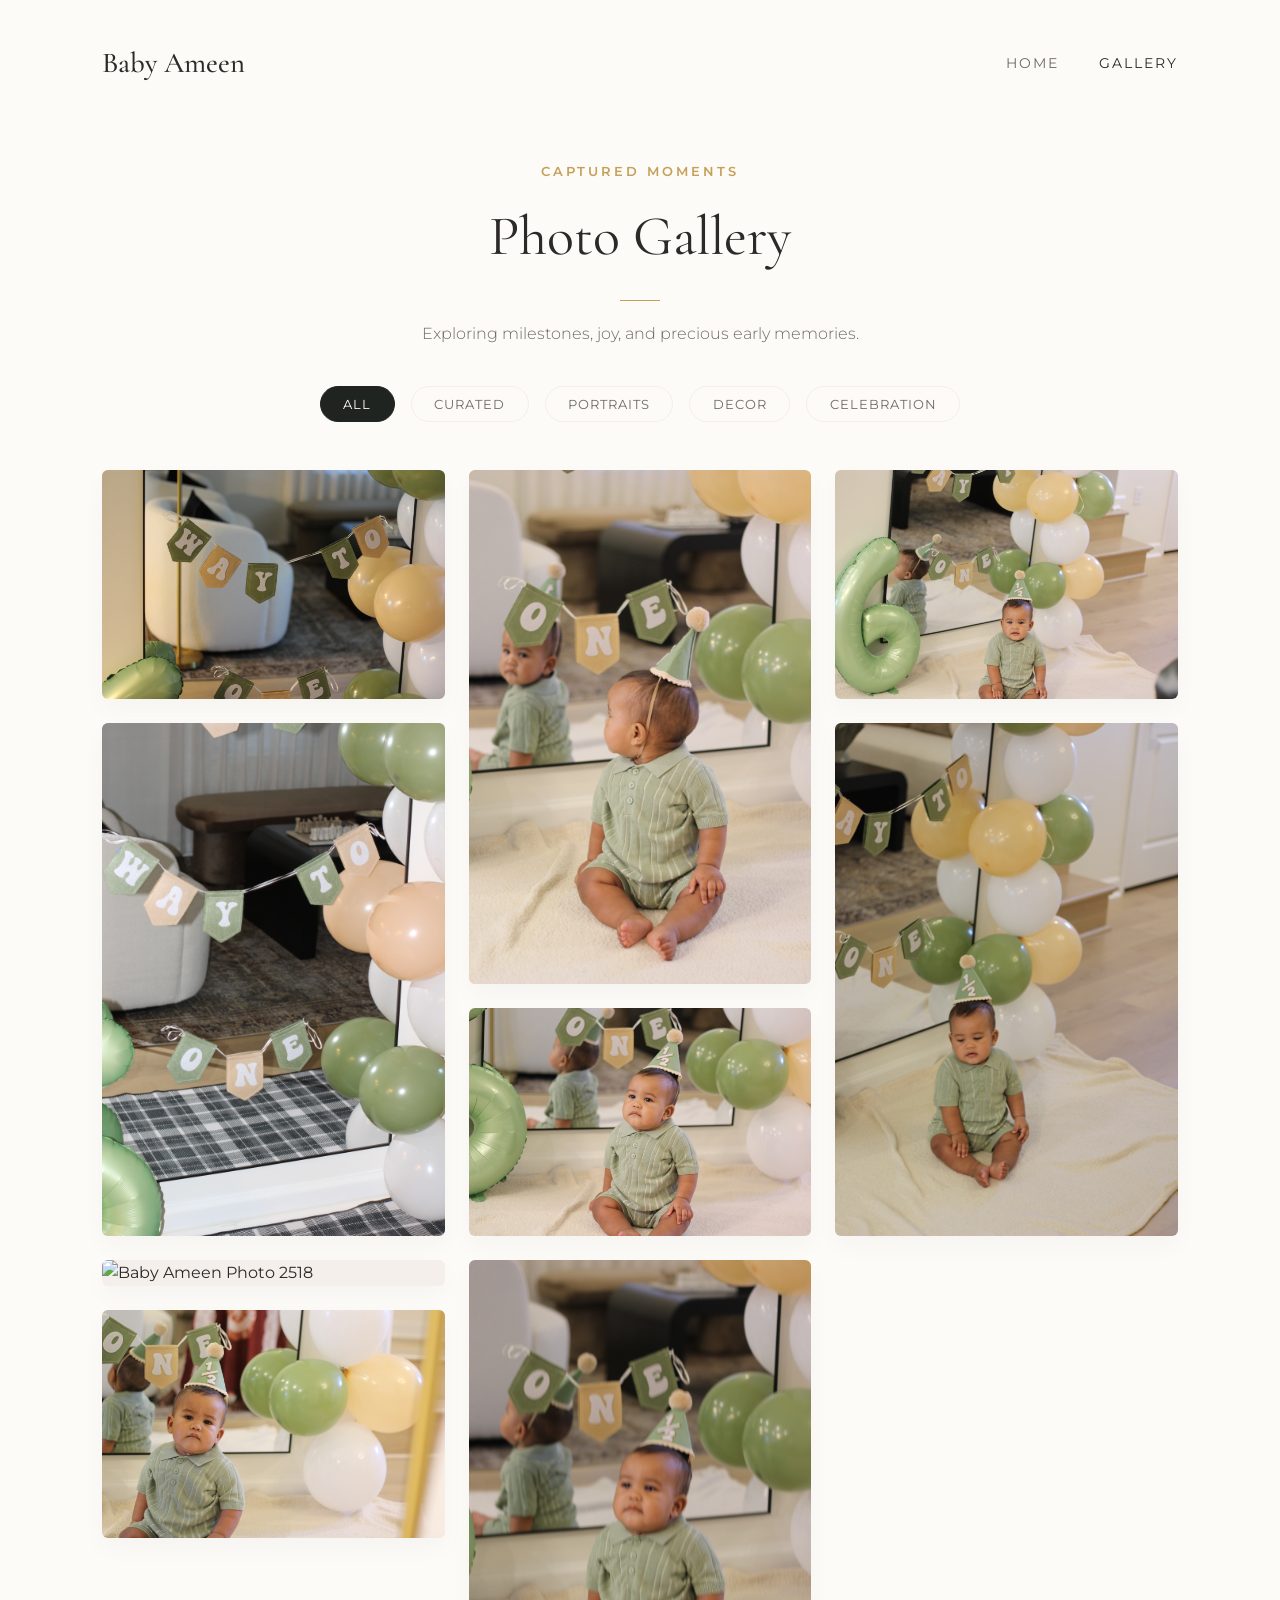
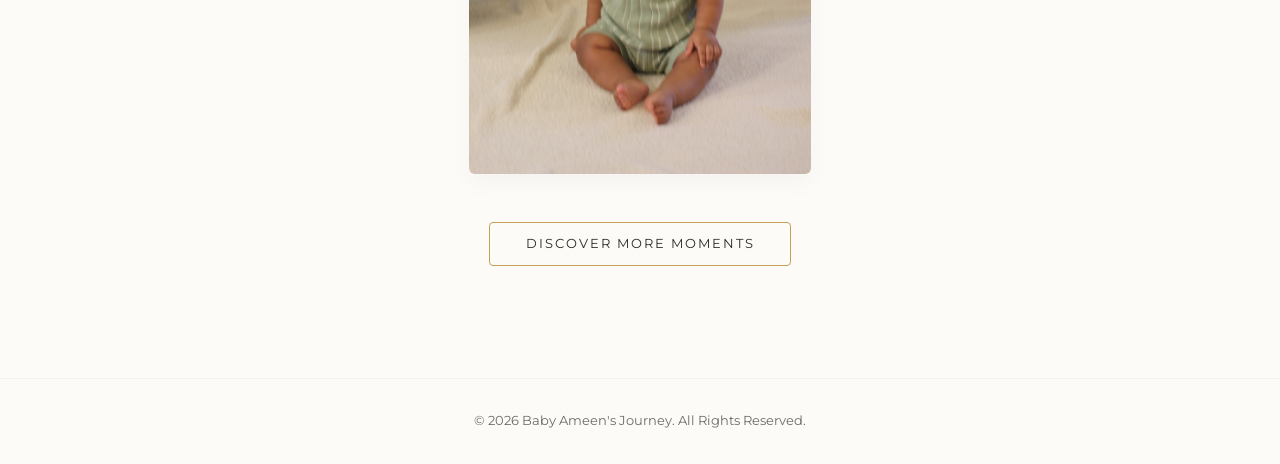
==== commit 69a010d0: "Update gallery.html" ====
--- a/gallery.html
+++ b/gallery.html
@@ -3,7 +3,7 @@
 <head>
     <meta charset="UTF-8">
     <meta name="viewport" content="width=device-width, initial-scale=1.0">
-    <title>Baby Amin | Photo Gallery</title>
+    <title>Baby Ameen | Photo Gallery</title>
     
     <!-- Google Fonts -->
     <link rel="preconnect" href="https://fonts.googleapis.com">
@@ -19,7 +19,7 @@
         <!-- Navigation Header -->
         <header class="navbar">
             <div class="logo">
-                <a href="index.html">Baby Amin</a>
+                <a href="index.html">Baby Ameen</a>
             </div>
             <nav>
                 <ul class="nav-links">
@@ -66,7 +66,7 @@
 
         <!-- Footer -->
         <footer class="site-footer">
-            <p class="copyright">&copy; 2026 Baby Amin's Journey. All Rights Reserved.</p>
+            <p class="copyright">&copy; 2026 Baby Ameen's Journey. All Rights Reserved.</p>
         </footer>
     </div>
 
@@ -105,7 +105,7 @@
             itemDiv.onclick = () => openLightbox(imgPath);
 
             itemDiv.innerHTML = `
-                <img src="${imgPath}" alt="Baby Amin Photo ${i}" loading="lazy" onerror="this.src='images/IMG_${i}.JPG'">
+                <img src="${imgPath}" alt="Baby Ameen Photo ${i}" loading="lazy" onerror="this.src='images/IMG_${i}.JPG'">
                 <div class="item-overlay"><span>View Full Screen</span></div>
             `;
 
--- a/gallery.css
+++ b/gallery.css
@@ -1,5 +1,5 @@
 /* ==========================================================================
-   Base & Variables (Matching Landing Page)
+   Base & Variables
    ========================================================================== */
 *, *::before, *::after {
     margin: 0;
@@ -272,52 +272,6 @@
 }
 
 /* ==========================================================================
-   Back to Top Button
-   ========================================================================== */
-.back-to-top-wrapper {
-    text-align: center;
-    margin: 3rem 0 2rem;
-    animation: fadeIn 0.6s ease;
-}
-
-.btn-back-to-top {
-    background: transparent;
-    border: 1px solid var(--accent-gold);
-    color: var(--text-primary);
-    padding: 0.85rem 2.2rem;
-    font-family: var(--font-sans);
-    font-size: 0.8rem;
-    letter-spacing: 2px;
-    text-transform: uppercase;
-    cursor: pointer;
-    border-radius: 4px;
-    transition: var(--transition-smooth);
-    display: inline-flex;
-    align-items: center;
-    gap: 10px;
-}
-
-.btn-back-to-top svg {
-    transition: transform 0.3s ease;
-}
-
-.btn-back-to-top:hover {
-    background-color: var(--accent-dark);
-    color: #FFFFFF;
-    border-color: var(--accent-dark);
-    box-shadow: 0 10px 20px rgba(0, 0, 0, 0.08);
-}
-
-.btn-back-to-top:hover svg {
-    transform: translateY(-3px);
-}
-
-@keyframes fadeIn {
-    from { opacity: 0; transform: translateY(10px); }
-    to { opacity: 1; transform: translateY(0); }
-}
-
-/* ==========================================================================
    Responsive Design
    ========================================================================== */
 @media (max-width: 900px) {
